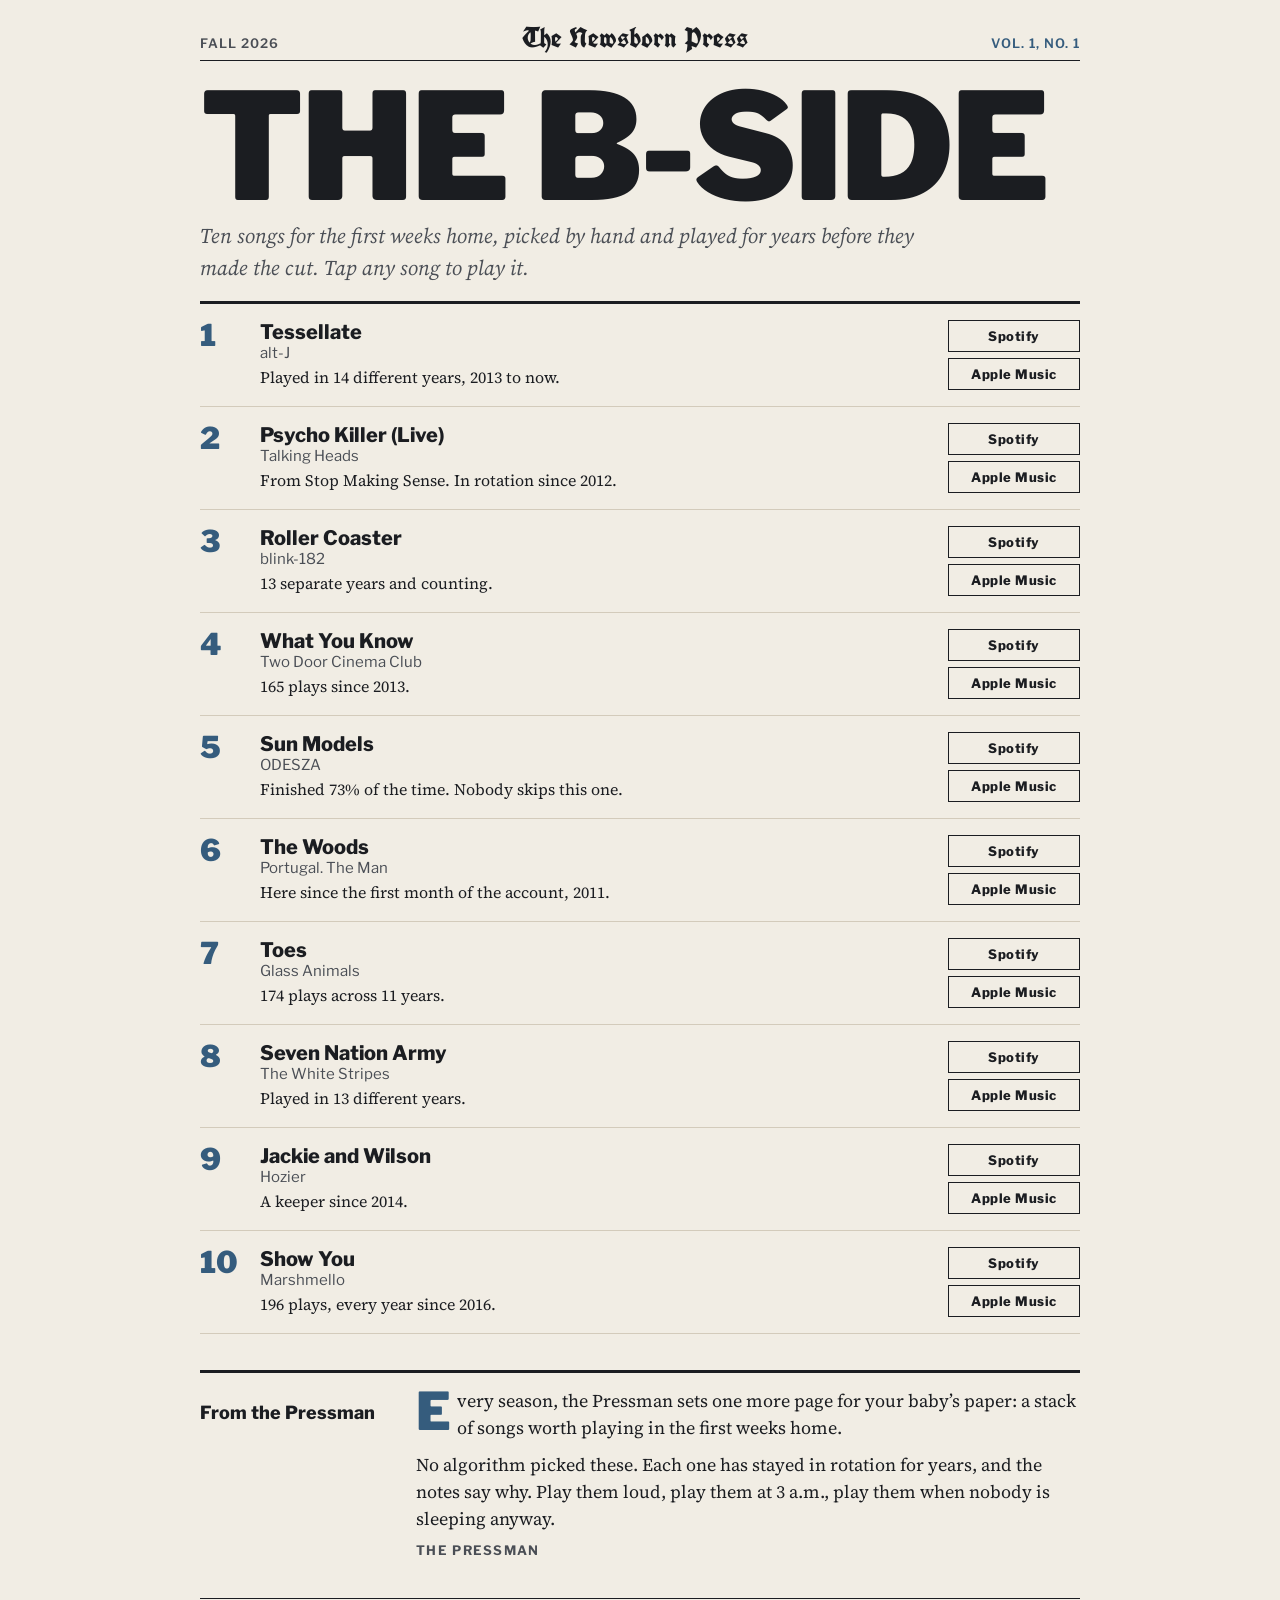
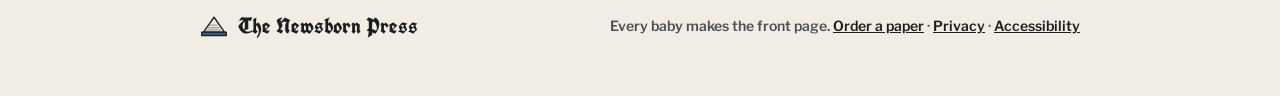
==== b-side/index.html @ 8ebc1776 "v1.6: privacy, accessibility, self-hosted fonts, B-Side page" ====
<!doctype html>
<html lang="en">
<head>
<meta charset="utf-8">
<meta name="viewport" content="width=device-width, initial-scale=1, viewport-fit=cover">
<title>The B-Side · Newsborn Press</title>
<meta name="description" content="The B-Side: ten songs for the first weeks home, picked by hand by the Newsborn Press. Listen on Spotify or Apple Music.">
<meta property="og:title" content="The B-Side · Newsborn Press">
<meta property="og:description" content="Ten songs for the first weeks home, picked by hand and played for years before they made the cut.">
<meta property="og:image" content="https://newsbornpress.com/assets/og.jpg">
<link rel="icon" href="../assets/favicon.svg" type="image/svg+xml">
<link rel="apple-touch-icon" href="../assets/apple-touch-icon.png">
<meta name="theme-color" content="#F1EDE4">
<link rel="stylesheet" href="../assets/fonts/fonts.css">
<style>
/* The B-Side listen page (v1.0). Same tokens as the home page: newsprint, ink, one Stork Blue accent, rules not boxes. */
:root{--newsprint:#F1EDE4;--ink:#1B1D21;--graphite:#4A4E55;--rule:#B7AE9B;--rule-faint:#D3CBBB;--stork:#355C7D;
  --f-nameplate:"UnifrakturCook","Old English Text MT",Georgia,serif;--f-head:"Libre Franklin","Franklin Gothic Medium","Arial Narrow",Arial,sans-serif;--f-body:"Source Serif 4",Georgia,"Times New Roman",serif}
@media (prefers-color-scheme: dark){:root:not([data-theme="light"]){--newsprint:#23211D;--ink:#ECE7DC;--graphite:#BDB6A8;--rule:#5E584D;--rule-faint:#3A3631;--stork:#8FB3D1;color-scheme:dark}}
:root[data-theme="dark"]{--newsprint:#23211D;--ink:#ECE7DC;--graphite:#BDB6A8;--rule:#5E584D;--rule-faint:#3A3631;--stork:#8FB3D1;color-scheme:dark}
*{box-sizing:border-box}html{-webkit-text-size-adjust:100%}
body{background:var(--newsprint);color:var(--ink);font-family:var(--f-body);font-size:18px;line-height:1.5;margin:0;padding:24px 20px 56px}
.sheet{max-width:880px;margin:0 auto}
.folio{display:flex;justify-content:space-between;align-items:baseline;gap:12px;border-bottom:1px solid var(--ink);padding-bottom:8px;font:600 13px var(--f-head);letter-spacing:.08em;text-transform:uppercase;color:var(--graphite)}
.folio a{font:700 28px/1 var(--f-nameplate);letter-spacing:0;text-transform:none;color:var(--ink);text-decoration:none}
.folio .s{color:var(--stork)}
h1{font:900 clamp(64px,16vw,148px)/.86 var(--f-head);letter-spacing:-.02em;text-transform:uppercase;margin:22px 0 10px}
.deck{font-style:italic;font-size:21px;color:var(--graphite);max-width:36em;margin:0 0 18px}
.rule{border:0;border-top:3px solid var(--ink);margin:0}
ol{list-style:none;margin:0;padding:0}
li{display:grid;grid-template-columns:44px minmax(0,1fr) auto;gap:6px 16px;align-items:start;padding:16px 0;border-bottom:1px solid var(--rule-faint)}
.n{font:900 30px/1 var(--f-head);color:var(--stork)}
.t{font:800 20px/1.2 var(--f-head)}.a{font:400 15px var(--f-head);color:var(--graphite)}.w{font-size:16px;margin-top:3px}
.go{display:flex;flex-direction:column;gap:6px;align-items:stretch;min-width:132px}
.go a{font:800 13px var(--f-head);letter-spacing:.04em;color:var(--ink);text-decoration:none;border:1.5px solid var(--ink);padding:7px 10px;text-align:center}
.go a:hover,.go a:focus-visible{background:var(--ink);color:var(--newsprint);outline:none}
.col{border-top:3px solid var(--ink);margin-top:36px;padding-top:14px;display:grid;grid-template-columns:200px minmax(0,1fr);gap:16px}
.col h2{font:800 18px var(--f-head)}
.col p{margin:0 0 10px}.col p:first-child::first-letter{float:left;font:900 52px/.8 var(--f-head);color:var(--stork);padding:4px 6px 0 0}
.by{font:700 13px var(--f-head);letter-spacing:.1em;text-transform:uppercase;color:var(--graphite)}
.foot{margin-top:40px;padding-top:12px;border-top:1px solid var(--ink);display:flex;justify-content:space-between;align-items:center;gap:16px;flex-wrap:wrap;font:600 14px var(--f-head);color:var(--graphite)}
.foot a{color:var(--ink)}
.mk{display:flex;align-items:center;gap:10px;font:700 22px var(--f-nameplate);color:var(--ink);text-decoration:none}
.mk svg{width:28px;height:28px}
@media (max-width:620px){li{grid-template-columns:36px minmax(0,1fr)}.go{grid-column:2;flex-direction:row;min-width:0}.go a{flex:1}.col{grid-template-columns:1fr}}
</style>
</head>
<body>
<main class="sheet" id="main">
  <div class="folio"><span>Fall 2026</span><a href="/">The Newsborn Press</a><span class="s">Vol. 1, No. 1</span></div>
  <h1>The B-Side</h1>
  <p class="deck">Ten songs for the first weeks home, picked by hand and played for years before they made the cut. Tap any song to play it.</p>
  <hr class="rule">
  <ol><li><span class="n">1</span><div class="tx"><div class="t">Tessellate</div><div class="a">alt-J</div><div class="w">Played in 14 different years, 2013 to now.</div></div><div class="go"><a href="https://open.spotify.com/search/Tessellate%20alt-J" rel="noopener">Spotify</a><a href="https://music.apple.com/us/search?term=Tessellate%20alt-J" rel="noopener">Apple Music</a></div></li><li><span class="n">2</span><div class="tx"><div class="t">Psycho Killer (Live)</div><div class="a">Talking Heads</div><div class="w">From Stop Making Sense. In rotation since 2012.</div></div><div class="go"><a href="https://open.spotify.com/search/Psycho%20Killer%20%28Live%29%20Talking%20Heads" rel="noopener">Spotify</a><a href="https://music.apple.com/us/search?term=Psycho%20Killer%20%28Live%29%20Talking%20Heads" rel="noopener">Apple Music</a></div></li><li><span class="n">3</span><div class="tx"><div class="t">Roller Coaster</div><div class="a">blink-182</div><div class="w">13 separate years and counting.</div></div><div class="go"><a href="https://open.spotify.com/search/Roller%20Coaster%20blink-182" rel="noopener">Spotify</a><a href="https://music.apple.com/us/search?term=Roller%20Coaster%20blink-182" rel="noopener">Apple Music</a></div></li><li><span class="n">4</span><div class="tx"><div class="t">What You Know</div><div class="a">Two Door Cinema Club</div><div class="w">165 plays since 2013.</div></div><div class="go"><a href="https://open.spotify.com/search/What%20You%20Know%20Two%20Door%20Cinema%20Club" rel="noopener">Spotify</a><a href="https://music.apple.com/us/search?term=What%20You%20Know%20Two%20Door%20Cinema%20Club" rel="noopener">Apple Music</a></div></li><li><span class="n">5</span><div class="tx"><div class="t">Sun Models</div><div class="a">ODESZA</div><div class="w">Finished 73% of the time. Nobody skips this one.</div></div><div class="go"><a href="https://open.spotify.com/search/Sun%20Models%20ODESZA" rel="noopener">Spotify</a><a href="https://music.apple.com/us/search?term=Sun%20Models%20ODESZA" rel="noopener">Apple Music</a></div></li><li><span class="n">6</span><div class="tx"><div class="t">The Woods</div><div class="a">Portugal. The Man</div><div class="w">Here since the first month of the account, 2011.</div></div><div class="go"><a href="https://open.spotify.com/search/The%20Woods%20Portugal.%20The%20Man" rel="noopener">Spotify</a><a href="https://music.apple.com/us/search?term=The%20Woods%20Portugal.%20The%20Man" rel="noopener">Apple Music</a></div></li><li><span class="n">7</span><div class="tx"><div class="t">Toes</div><div class="a">Glass Animals</div><div class="w">174 plays across 11 years.</div></div><div class="go"><a href="https://open.spotify.com/search/Toes%20Glass%20Animals" rel="noopener">Spotify</a><a href="https://music.apple.com/us/search?term=Toes%20Glass%20Animals" rel="noopener">Apple Music</a></div></li><li><span class="n">8</span><div class="tx"><div class="t">Seven Nation Army</div><div class="a">The White Stripes</div><div class="w">Played in 13 different years.</div></div><div class="go"><a href="https://open.spotify.com/search/Seven%20Nation%20Army%20The%20White%20Stripes" rel="noopener">Spotify</a><a href="https://music.apple.com/us/search?term=Seven%20Nation%20Army%20The%20White%20Stripes" rel="noopener">Apple Music</a></div></li><li><span class="n">9</span><div class="tx"><div class="t">Jackie and Wilson</div><div class="a">Hozier</div><div class="w">A keeper since 2014.</div></div><div class="go"><a href="https://open.spotify.com/search/Jackie%20and%20Wilson%20Hozier" rel="noopener">Spotify</a><a href="https://music.apple.com/us/search?term=Jackie%20and%20Wilson%20Hozier" rel="noopener">Apple Music</a></div></li><li><span class="n">10</span><div class="tx"><div class="t">Show You</div><div class="a">Marshmello</div><div class="w">196 plays, every year since 2016.</div></div><div class="go"><a href="https://open.spotify.com/search/Show%20You%20Marshmello" rel="noopener">Spotify</a><a href="https://music.apple.com/us/search?term=Show%20You%20Marshmello" rel="noopener">Apple Music</a></div></li></ol>
  <section class="col">
    <h2>From the Pressman</h2>
    <div>
      <p>Every season, the Pressman sets one more page for your baby’s paper: a stack of songs worth playing in the first weeks home.</p>
      <p>No algorithm picked these. Each one has stayed in rotation for years, and the notes say why. Play them loud, play them at 3 a.m., play them when nobody is sleeping anyway.</p>
      <div class="by">The Pressman</div>
    </div>
  </section>
  <div class="foot">
    <a class="mk" href="/"><svg viewBox="0 0 64 64" aria-hidden="true"><path d="M8 46 L32 12 L56 46 Z" fill="#F1EDE4" stroke="currentColor" stroke-width="3" stroke-linejoin="round"/><path d="M4 46 H60 V54 H4 Z" fill="#355C7D" stroke="currentColor" stroke-width="3" stroke-linejoin="round"/><path d="M22 30 H40 M18 36 H44 M15 41 H48" stroke="#1B1D21" stroke-width="2" opacity=".55"/></svg>The Newsborn Press</a>
    <span>Every baby makes the front page. <a href="https://newsbornpress.etsy.com">Order a paper</a> · <a href="/privacy/">Privacy</a> · <a href="/accessibility/">Accessibility</a></span>
  </div>
</main>
</body>
</html>
---- assets/fonts/fonts.css ----
/* Newsborn Press fonts, self-hosted (SIL Open Font License, see OFL-*.txt). Latin subset, WOFF2. */
@font-face{font-family:"Libre Franklin";src:url("libre-franklin-var.woff2") format("woff2");font-weight:100 900;font-style:normal;font-display:swap}
@font-face{font-family:"Source Serif 4";src:url("source-serif-4-var.woff2") format("woff2");font-weight:200 900;font-style:normal;font-display:swap}
@font-face{font-family:"Source Serif 4";src:url("source-serif-4-italic-var.woff2") format("woff2");font-weight:200 900;font-style:italic;font-display:swap}
@font-face{font-family:"UnifrakturCook";src:url("unifraktur-cook-700.woff2") format("woff2");font-weight:700;font-style:normal;font-display:swap}
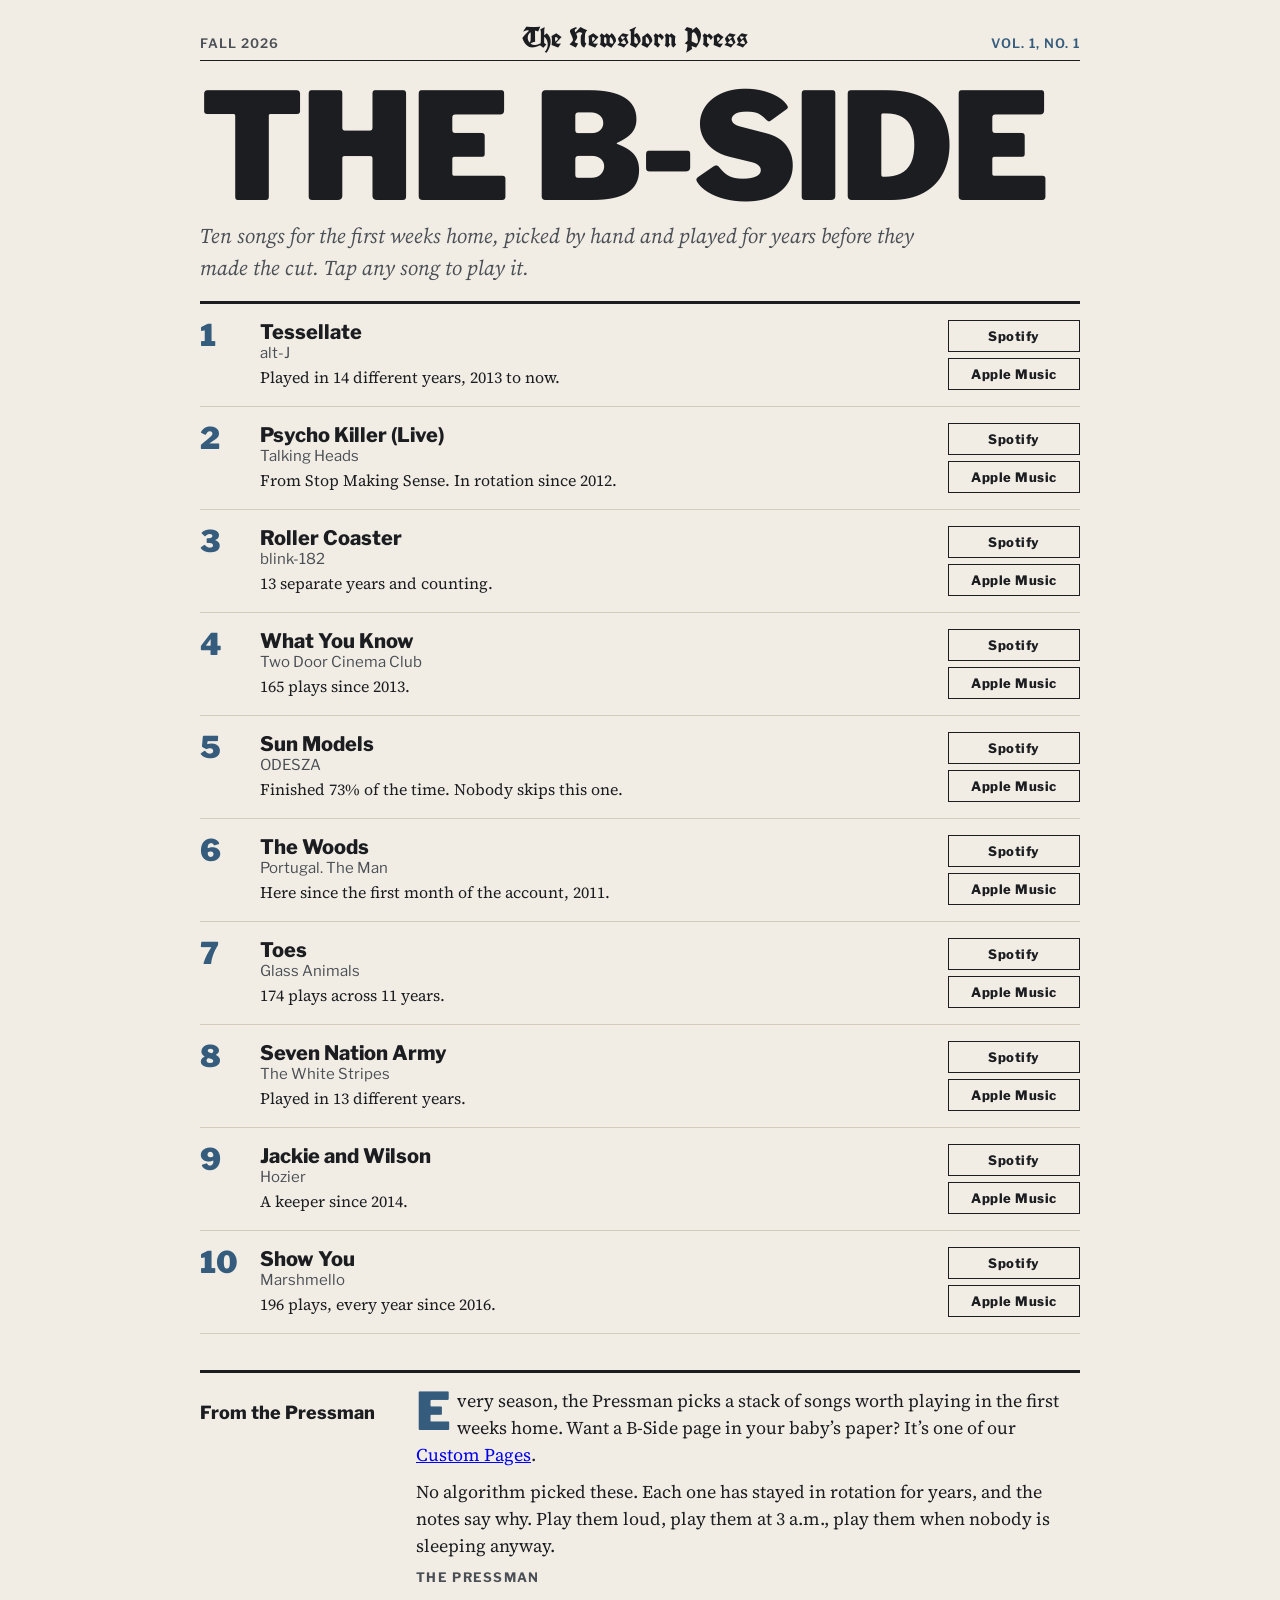
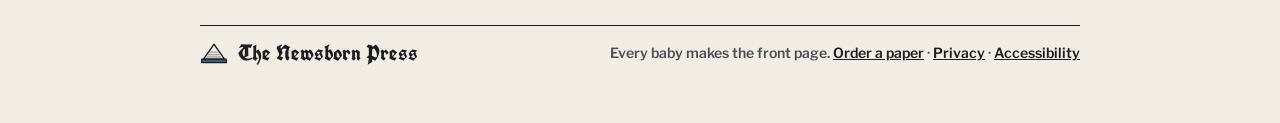
==== commit ef89b7d8: "v1.7: Quick 5 + proof timing, Custom Pages + Print My Paper, shipping/international, Stripe code out" ====
--- a/b-side/index.html
+++ b/b-side/index.html
@@ -55,7 +55,7 @@
   <section class="col">
     <h2>From the Pressman</h2>
     <div>
-      <p>Every season, the Pressman sets one more page for your baby’s paper: a stack of songs worth playing in the first weeks home.</p>
+      <p>Every season, the Pressman picks a stack of songs worth playing in the first weeks home. Want a B-Side page in your baby’s paper? It’s one of our <a href="https://www.etsy.com/listing/4598921507">Custom Pages</a>.</p>
       <p>No algorithm picked these. Each one has stayed in rotation for years, and the notes say why. Play them loud, play them at 3 a.m., play them when nobody is sleeping anyway.</p>
       <div class="by">The Pressman</div>
     </div>
